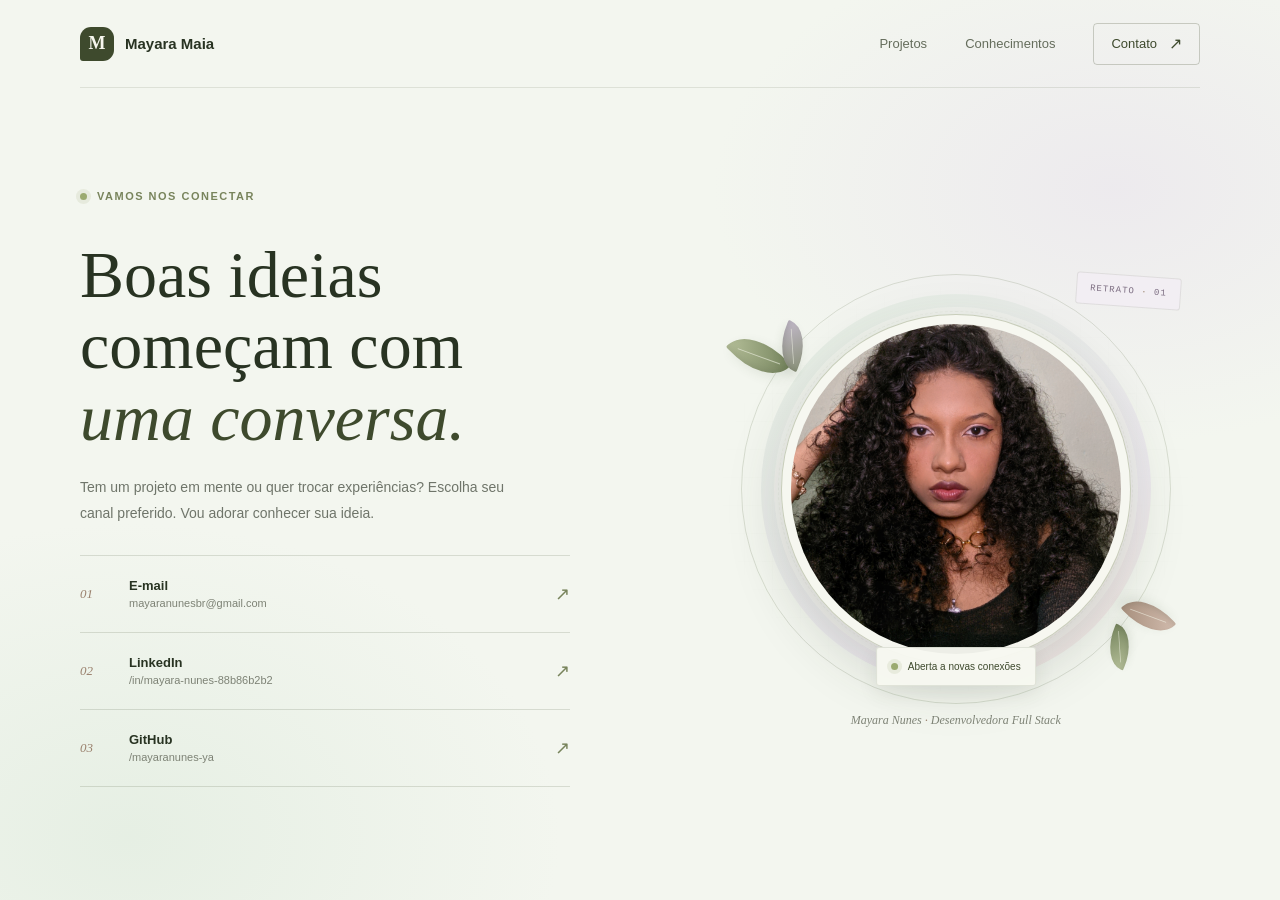
==== contato.html @ df50e291 "esboço contato" ====
<!DOCTYPE html>
<html lang="pt-BR">
<head>
    <meta charset="UTF-8">
    <meta name="viewport" content="width=device-width, initial-scale=1.0">
    <meta name="theme-color" content="#f3f6ef">
    <title>Contato | Mayara Maia</title>
    <link rel="stylesheet" href="contato.css">
</head>
<body>
  <nav class="menu-navegacao" aria-label="Navegação principal">
    <a class="marca" href="index.html"><span class="marca-simbolo">M</span> Mayara Maia</a>
    <div class="links-navegacao">
      <a href="projetos.html">Projetos</a>
      <a href="conhecimento.html">Conhecimentos</a>
      <a class="link-contato" href="contato.html" aria-current="page">Contato <span aria-hidden="true">↗</span></a>
    </div>
  </nav>

  <main class="contato-main">
    <section class="contato-hero" aria-labelledby="titulo-contato">
      <div class="contato-conteudo">
        <p class="sobretitulo"><span class="ponto-status"></span> Vamos nos conectar</p>
        <h1 id="titulo-contato">Boas ideias<br>começam com<br><span>uma conversa.</span></h1>
        <p class="introducao">Tem um projeto em mente ou quer trocar experiências? Escolha seu canal preferido. Vou adorar conhecer sua ideia.</p>

        <ul class="lista-contatos" aria-label="Canais de contato">
          <li>
            <a href="mailto:mayaranunesbr@gmail.com">
              <span class="contato-numero">01</span>
              <span class="contato-detalhe"><span class="contato-tipo">E-mail</span><span class="contato-valor">mayaranunesbr@gmail.com</span></span>
              <span class="contato-seta" aria-hidden="true">↗</span>
            </a>
          </li>
          <li>
            <a href="https://www.linkedin.com/in/mayara-nunes-88b86b2b2" target="_blank" rel="noopener noreferrer">
              <span class="contato-numero">02</span>
              <span class="contato-detalhe"><span class="contato-tipo">LinkedIn</span><span class="contato-valor">/in/mayara-nunes-88b86b2b2</span></span>
              <span class="contato-seta" aria-hidden="true">↗</span>
            </a>
          </li>
          <li>
            <a href="https://github.com/mayaranunes-ya" target="_blank" rel="noopener noreferrer">
              <span class="contato-numero">03</span>
              <span class="contato-detalhe"><span class="contato-tipo">GitHub</span><span class="contato-valor">/mayaranunes-ya</span></span>
              <span class="contato-seta" aria-hidden="true">↗</span>
            </a>
          </li>
        </ul>
      </div>

      <div class="retrato-area">
        <span class="retrato-indice">RETRATO <span>·</span> 01</span>
        <div class="retrato-orbita retrato-orbita-externa"></div>
        <div class="retrato-orbita retrato-orbita-interna"></div>
        <div class="folhagem" aria-hidden="true"><i></i><i></i><i></i><i></i></div>
        <figure class="retrato">
          <img src="assets/perfil2.png" alt="Retrato de Mayara Nunes">
        </figure>
        <div class="selo-disponibilidade"><span class="ponto-status"></span> Aberta a novas conexões</div>
        <p class="retrato-legenda">Mayara Nunes <span>·</span> Desenvolvedora Full Stack</p>
      </div>
    </section>
  </main>
</body>
</html>
---- contato.css ----
:root {
	color-scheme: light;
	--oliva: #3e4a2d;
	--oliva-escuro: #283322;
	--oliva-claro: #78845c;
	--menta: #e4eee2;
	--menta-claro: #f3f6ef;
	--lilas: #e9e3ed;
	--rosa: #f0dfd5;
	--texto: #30362c;
	--muted: #788071;
}

* {
	box-sizing: border-box;
}

html {
	min-width: 320px;
	background: var(--menta-claro);
}

body {
	min-height: 100vh;
	margin: 0;
	color: var(--texto);
	font-family: "Trebuchet MS", "Segoe UI", sans-serif;
	background:
		radial-gradient(ellipse at 87% 21%, rgba(233, 227, 237, 0.62), transparent 25rem),
		radial-gradient(ellipse at 10% 93%, rgba(228, 238, 226, 0.88), transparent 27rem),
		var(--menta-claro);
}

a {
	color: inherit;
	text-decoration: none;
}

a:focus-visible {
	outline: 3px solid #a6b27f;
	outline-offset: 5px;
}

.menu-navegacao {
	width: min(1120px, calc(100% - 64px));
	min-height: 88px;
	margin: 0 auto;
	display: flex;
	align-items: center;
	justify-content: space-between;
	border-bottom: 1px solid rgba(62, 74, 45, 0.12);
}

.marca,
.links-navegacao,
.links-navegacao a {
	display: flex;
	align-items: center;
}

.marca {
	gap: 11px;
	color: var(--oliva-escuro);
	font-size: 15px;
	font-weight: 700;
}

.marca-simbolo {
	width: 34px;
	aspect-ratio: 1;
	display: grid;
	place-items: center;
	border-radius: 11px 11px 11px 3px;
	color: #f7f7ef;
	background: var(--oliva);
	font-family: Georgia, serif;
	font-size: 18px;
}

.links-navegacao {
	gap: 38px;
	color: #656d5c;
	font-size: 13px;
}

.links-navegacao a {
	min-height: 42px;
	transition: color 180ms ease;
}

.links-navegacao a:hover {
	color: var(--oliva-escuro);
}

.links-navegacao .link-contato {
	gap: 12px;
	padding: 0 17px;
	border: 1px solid rgba(62, 74, 45, 0.24);
	border-radius: 4px;
	color: var(--oliva);
}

.link-contato span {
	font-size: 16px;
}

.contato-main {
	width: min(1120px, calc(100% - 64px));
	margin: 0 auto;
}

.contato-hero {
	min-height: calc(100vh - 89px);
	padding: 66px 0 76px;
	display: grid;
	grid-template-columns: minmax(0, 1.08fr) minmax(360px, 0.92fr);
	align-items: center;
	gap: 58px;
}

.contato-conteudo {
	position: relative;
	z-index: 1;
	animation: surgir 650ms both;
}

.sobretitulo {
	display: flex;
	align-items: center;
	gap: 10px;
	margin: 0 0 37px;
	color: var(--oliva-claro);
	font-size: 11px;
	font-weight: 700;
	letter-spacing: 1.5px;
	text-transform: uppercase;
}

.ponto-status {
	width: 7px;
	aspect-ratio: 1;
	border-radius: 50%;
	background: #9baa70;
	box-shadow: 0 0 0 4px rgba(155, 170, 112, 0.15);
}

h1 {
	margin: 0;
	color: var(--oliva-escuro);
	font-family: Georgia, "Times New Roman", serif;
	font-size: 66px;
	font-weight: 400;
	line-height: 1.08;
}

h1 span {
	color: var(--oliva);
	font-style: italic;
}

.introducao {
	max-width: 430px;
	margin: 22px 0 28px;
	color: #6f756a;
	font-size: 14px;
	line-height: 1.85;
}

.lista-contatos {
	max-width: 490px;
	margin: 0;
	padding: 0;
	list-style: none;
}

.lista-contatos li {
	border-top: 1px solid rgba(62, 74, 45, 0.16);
}

.lista-contatos li:last-child {
	border-bottom: 1px solid rgba(62, 74, 45, 0.16);
}

.lista-contatos a {
	min-height: 76px;
	display: grid;
	grid-template-columns: 39px minmax(0, 1fr) 24px;
	align-items: center;
	gap: 10px;
	transition: padding 180ms ease, color 180ms ease;
}

.lista-contatos a:hover {
	padding-right: 5px;
	padding-left: 5px;
	color: var(--oliva-escuro);
}

.contato-numero {
	color: #9a806d;
	font-family: Georgia, "Times New Roman", serif;
	font-size: 13px;
	font-style: italic;
}

.contato-detalhe {
	min-width: 0;
	display: grid;
	gap: 4px;
}

.contato-tipo {
	color: var(--oliva-escuro);
	font-size: 13px;
	font-weight: 700;
}

.contato-valor {
	overflow-wrap: anywhere;
	color: #7d8275;
	font-size: 11px;
}

.contato-seta {
	color: var(--oliva-claro);
	font-size: 18px;
	text-align: right;
}

.retrato-area {
	position: relative;
	min-height: 520px;
	display: grid;
	place-items: center;
	isolation: isolate;
	animation: surgir 850ms 100ms both;
}

.retrato-area::before {
	position: absolute;
	z-index: -2;
	width: min(390px, 88%);
	aspect-ratio: 1;
	border-radius: 50%;
	background: linear-gradient(145deg, rgba(228, 238, 226, 0.96), rgba(233, 227, 237, 0.68) 68%, rgba(240, 223, 213, 0.62));
	content: "";
}

.retrato-area::after {
	position: absolute;
	z-index: -3;
	inset: 10% 1%;
	background-image: linear-gradient(rgba(62, 74, 45, 0.045) 1px, transparent 1px), linear-gradient(90deg, rgba(62, 74, 45, 0.045) 1px, transparent 1px);
	background-size: 28px 28px;
	mask-image: radial-gradient(ellipse, black, transparent 72%);
	content: "";
}

.retrato-orbita {
	position: absolute;
	z-index: -1;
	border: 1px solid rgba(91, 107, 69, 0.18);
	border-radius: 50%;
}

.retrato-orbita-externa {
	width: 430px;
	aspect-ratio: 1;
}

.retrato-orbita-interna {
	width: 355px;
	aspect-ratio: 1;
	border-style: dashed;
	opacity: 0.65;
}

.retrato {
	width: min(350px, 78%);
	aspect-ratio: 1;
	margin: 0;
	padding: 9px;
	border: 1px solid rgba(120, 132, 92, 0.36);
	border-radius: 50%;
	background: rgba(247, 248, 241, 0.95);
	box-shadow: 0 20px 55px rgba(48, 58, 43, 0.18), 0 0 0 7px rgba(247, 248, 241, 0.52);
	animation: flutuar 6s ease-in-out infinite;
}

.retrato img {
	width: 100%;
	height: 100%;
	display: block;
	border-radius: 50%;
	object-fit: cover;
	object-position: center 72%;
}

.retrato-indice {
	position: absolute;
	top: 9%;
	right: 4%;
	padding: 10px 13px;
	border: 1px solid rgba(62, 74, 45, 0.1);
	border-radius: 3px;
	color: #7c6d81;
	background: rgba(242, 238, 244, 0.92);
	font-family: Consolas, "Courier New", monospace;
	font-size: 9px;
	letter-spacing: 1px;
	transform: rotate(4deg);
}

.retrato-indice span,
.retrato-legenda span {
	color: #9a806d;
}

.selo-disponibilidade {
	position: absolute;
	bottom: 12%;
	left: 50%;
	min-height: 39px;
	display: inline-flex;
	align-items: center;
	gap: 10px;
	padding: 0 14px;
	border: 1px solid rgba(62, 74, 45, 0.12);
	border-radius: 3px;
	color: var(--oliva);
	background: rgba(247, 248, 241, 0.96);
	box-shadow: 0 8px 20px rgba(48, 58, 43, 0.08);
	font-size: 10px;
	transform: translateX(-50%);
}

.retrato-legenda {
	position: absolute;
	bottom: 4%;
	left: 50%;
	width: max-content;
	max-width: 100%;
	margin: 0;
	color: #7d8275;
	font-family: Georgia, "Times New Roman", serif;
	font-size: 12px;
	font-style: italic;
	text-align: center;
	transform: translateX(-50%);
}

.folhagem {
	position: absolute;
	z-index: 2;
	inset: 0;
	pointer-events: none;
}

.folhagem i {
	position: absolute;
	width: 35px;
	height: 58px;
	border-radius: 4% 92% 4% 92%;
	background: linear-gradient(135deg, #b6c09a, #75845d);
	box-shadow: inset 3px -2px 6px rgba(38, 51, 30, 0.12), 0 6px 12px rgba(62, 74, 45, 0.1);
}

.folhagem i::after {
	position: absolute;
	top: 12%;
	left: 49%;
	width: 1px;
	height: 77%;
	background: rgba(244, 246, 232, 0.58);
	content: "";
	transform: rotate(-27deg);
}

.folhagem i:nth-child(1) {
	top: 19%;
	left: 6%;
	transform: rotate(-43deg);
}

.folhagem i:nth-child(2) {
	top: 17%;
	left: 13%;
	background: linear-gradient(135deg, #c2b9c9, #899078);
	transform: rotate(23deg) scale(0.78);
}

.folhagem i:nth-child(3) {
	right: 7%;
	bottom: 20%;
	background: linear-gradient(135deg, #d2bcae, #a78f7d);
	transform: rotate(137deg) scale(0.85);
}

.folhagem i:nth-child(4) {
	right: 13%;
	bottom: 14%;
	transform: rotate(203deg) scale(0.7);
}

@keyframes surgir {
	from {
		opacity: 0;
		transform: translateY(14px);
	}
	to {
		opacity: 1;
		transform: translateY(0);
	}
}

@keyframes flutuar {
	0%,
	100% {
		transform: translateY(0) rotate(-2deg);
	}
	50% {
		transform: translateY(-7px) rotate(1deg);
	}
}

@media (max-width: 900px) {
	.menu-navegacao,
	.contato-main {
		width: min(100% - 48px, 720px);
	}

	.contato-hero {
		min-height: auto;
		padding: 58px 0 52px;
		grid-template-columns: minmax(0, 1fr) minmax(280px, 0.85fr);
		gap: 25px;
	}

	h1 {
		font-size: 54px;
	}

	.retrato-area {
		min-height: 450px;
	}

	.retrato-orbita-externa {
		width: min(380px, 100%);
	}

	.retrato-orbita-interna {
		width: min(315px, 83%);
	}

	.retrato {
		width: min(300px, 82%);
	}
}

@media (max-width: 680px) {
	.menu-navegacao,
	.contato-main {
		width: calc(100% - 40px);
	}

	.menu-navegacao {
		min-height: 74px;
	}

	.links-navegacao {
		gap: 17px;
		font-size: 12px;
	}

	.links-navegacao a:nth-child(2) {
		display: none;
	}

	.links-navegacao .link-contato {
		min-height: 38px;
		padding: 0 12px;
	}

	.contato-hero {
		padding-top: 49px;
		grid-template-columns: 1fr;
		gap: 12px;
	}

	.sobretitulo {
		margin-bottom: 28px;
	}

	h1 {
		font-size: 52px;
	}

	.introducao {
		max-width: 460px;
	}

	.retrato-area {
		min-height: 430px;
	}

	.retrato {
		width: min(300px, 72%);
	}
}

@media (max-width: 420px) {
	.menu-navegacao,
	.contato-main {
		width: calc(100% - 32px);
	}

	.marca {
		gap: 8px;
		font-size: 13px;
	}

	.links-navegacao {
		gap: 0;
	}

	h1 {
		font-size: 46px;
	}

	.contato-valor {
		font-size: 10px;
	}

	.retrato-area {
		min-height: 380px;
	}

	.retrato {
		width: min(260px, 75%);
	}

	.retrato-orbita-externa {
		width: min(340px, 100%);
	}

	.retrato-orbita-interna {
		width: min(280px, 82%);
	}

	.retrato-legenda {
		font-size: 10px;
	}
}

@media (prefers-reduced-motion: reduce) {
	*,
	*::before,
	*::after {
		scroll-behavior: auto !important;
		animation-duration: 0.01ms !important;
		animation-iteration-count: 1 !important;
		transition-duration: 0.01ms !important;
	}
}
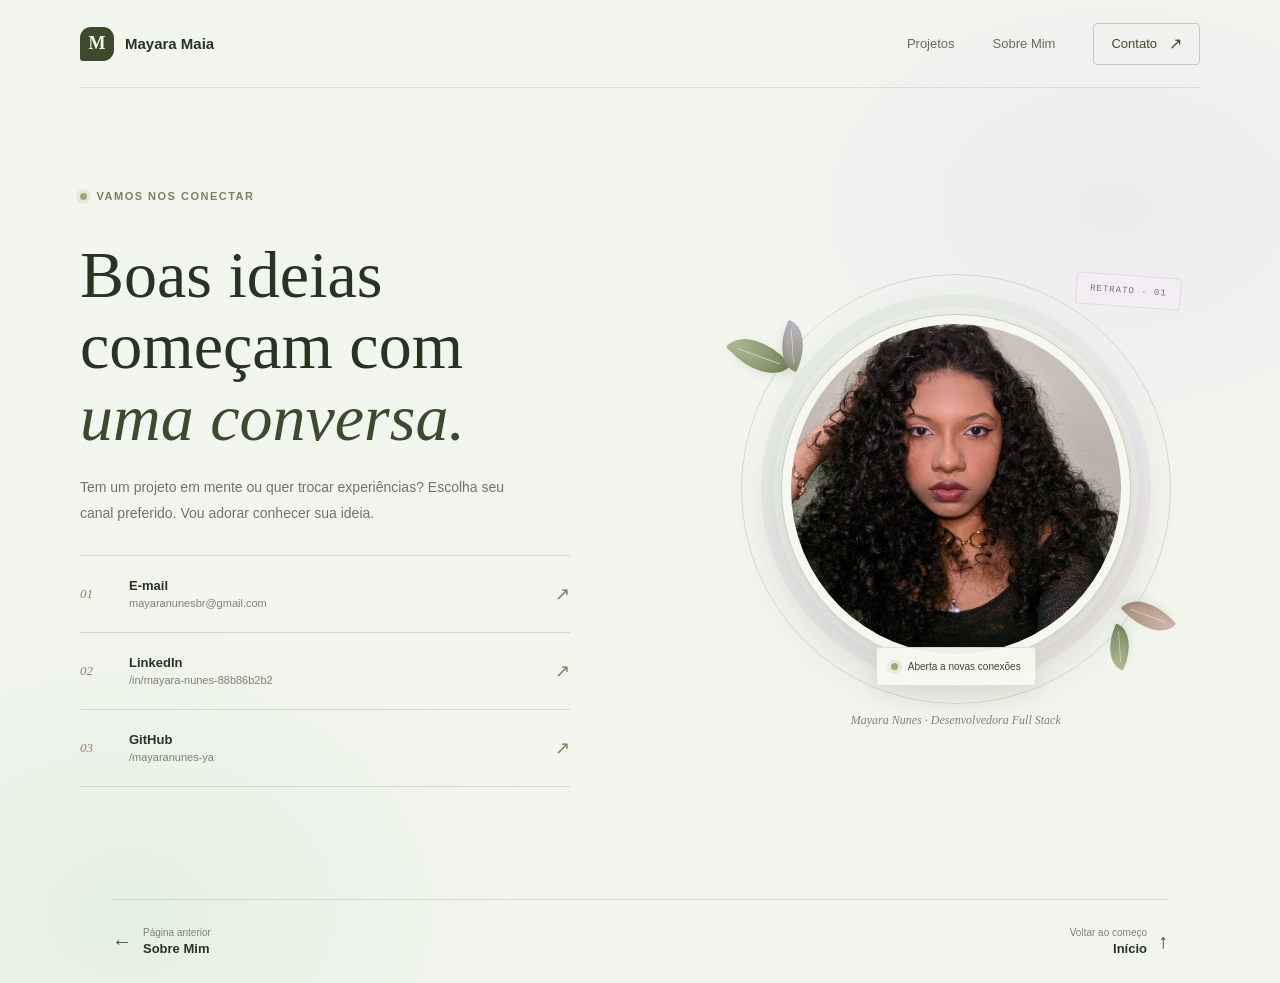
==== commit daf18242: "primeira versão completa" ====
--- a/contato.html
+++ b/contato.html
@@ -6,13 +6,14 @@
     <meta name="theme-color" content="#f3f6ef">
     <title>Contato | Mayara Maia</title>
     <link rel="stylesheet" href="contato.css">
+    <link rel="stylesheet" href="navegacao-paginas.css">
 </head>
 <body>
   <nav class="menu-navegacao" aria-label="Navegação principal">
     <a class="marca" href="index.html"><span class="marca-simbolo">M</span> Mayara Maia</a>
     <div class="links-navegacao">
       <a href="projetos.html">Projetos</a>
-      <a href="conhecimento.html">Conhecimentos</a>
+      <a href="conhecimento.html">Sobre Mim</a>
       <a class="link-contato" href="contato.html" aria-current="page">Contato <span aria-hidden="true">↗</span></a>
     </div>
   </nav>
@@ -61,6 +62,18 @@
         <p class="retrato-legenda">Mayara Nunes <span>·</span> Desenvolvedora Full Stack</p>
       </div>
     </section>
+    <footer class="rodape-paginas">
+      <nav class="navegacao-paginas" aria-label="Navegação entre páginas">
+        <a class="link-pagina pagina-anterior" href="conhecimento.html">
+          <span class="pagina-seta" aria-hidden="true">←</span>
+          <span class="pagina-detalhe"><span class="pagina-direcao">Página anterior</span><strong class="pagina-nome">Sobre Mim</strong></span>
+        </a>
+        <a class="link-pagina pagina-proxima" href="index.html">
+          <span class="pagina-detalhe"><span class="pagina-direcao">Voltar ao começo</span><strong class="pagina-nome">Início</strong></span>
+          <span class="pagina-seta" aria-hidden="true">↑</span>
+        </a>
+      </nav>
+    </footer>
   </main>
 </body>
 </html>
--- a/contato.css
+++ b/contato.css
@@ -16,7 +16,7 @@
 }
 
 html {
-	min-width: 320px;
+	min-width: 0;
 	background: var(--menta-claro);
 }
 
@@ -472,10 +472,6 @@
 		font-size: 12px;
 	}
 
-	.links-navegacao a:nth-child(2) {
-		display: none;
-	}
-
 	.links-navegacao .link-contato {
 		min-height: 38px;
 		padding: 0 12px;
@@ -520,7 +516,24 @@
 	}
 
 	.links-navegacao {
-		gap: 0;
+		width: 100%;
+		justify-content: space-between;
+		gap: 8px;
+		font-size: 11px;
+	}
+
+	.menu-navegacao {
+		min-height: auto;
+		align-items: flex-start;
+		flex-direction: column;
+		justify-content: flex-start;
+		gap: 6px;
+		padding: 12px 0;
+	}
+
+	.links-navegacao .link-contato {
+		min-height: 36px;
+		padding: 0 10px;
 	}
 
 	h1 {
--- a/navegacao-paginas.css
+++ b/navegacao-paginas.css
@@ -0,0 +1,88 @@
+.rodape-paginas {
+	width: min(1120px, calc(100% - 64px));
+	margin: 0 auto;
+}
+
+.navegacao-paginas {
+	min-height: 84px;
+	display: flex;
+	align-items: center;
+	justify-content: space-between;
+	gap: 16px;
+	border-top: 1px solid rgba(62, 74, 45, 0.16);
+}
+
+.link-pagina {
+	min-width: 0;
+	min-height: 60px;
+	display: inline-flex;
+	align-items: center;
+	gap: 11px;
+	color: var(--oliva);
+	transition: color 180ms ease, transform 180ms ease;
+}
+
+.link-pagina:hover {
+	color: var(--oliva-escuro);
+	transform: translateY(-2px);
+}
+
+.pagina-detalhe {
+	min-width: 0;
+	display: grid;
+	gap: 3px;
+}
+
+.pagina-direcao {
+	color: #7d8275;
+	font-size: 10px;
+}
+
+.pagina-nome {
+	color: var(--oliva-escuro);
+	font-size: 13px;
+}
+
+.pagina-seta {
+	font-size: 20px;
+}
+
+.pagina-proxima {
+	margin-left: auto;
+	text-align: right;
+}
+
+@media (max-width: 900px) {
+	.rodape-paginas {
+		width: min(100% - 48px, 720px);
+	}
+}
+
+@media (max-width: 680px) {
+	.rodape-paginas {
+		width: calc(100% - 40px);
+	}
+
+	.navegacao-paginas {
+		min-height: 74px;
+		gap: 8px;
+	}
+
+	.link-pagina {
+		gap: 7px;
+	}
+}
+
+@media (max-width: 420px) {
+	.rodape-paginas {
+		width: calc(100% - 32px);
+	}
+
+	.pagina-direcao {
+		font-size: 9px;
+	}
+
+	.pagina-nome {
+		font-size: 12px;
+	}
+}
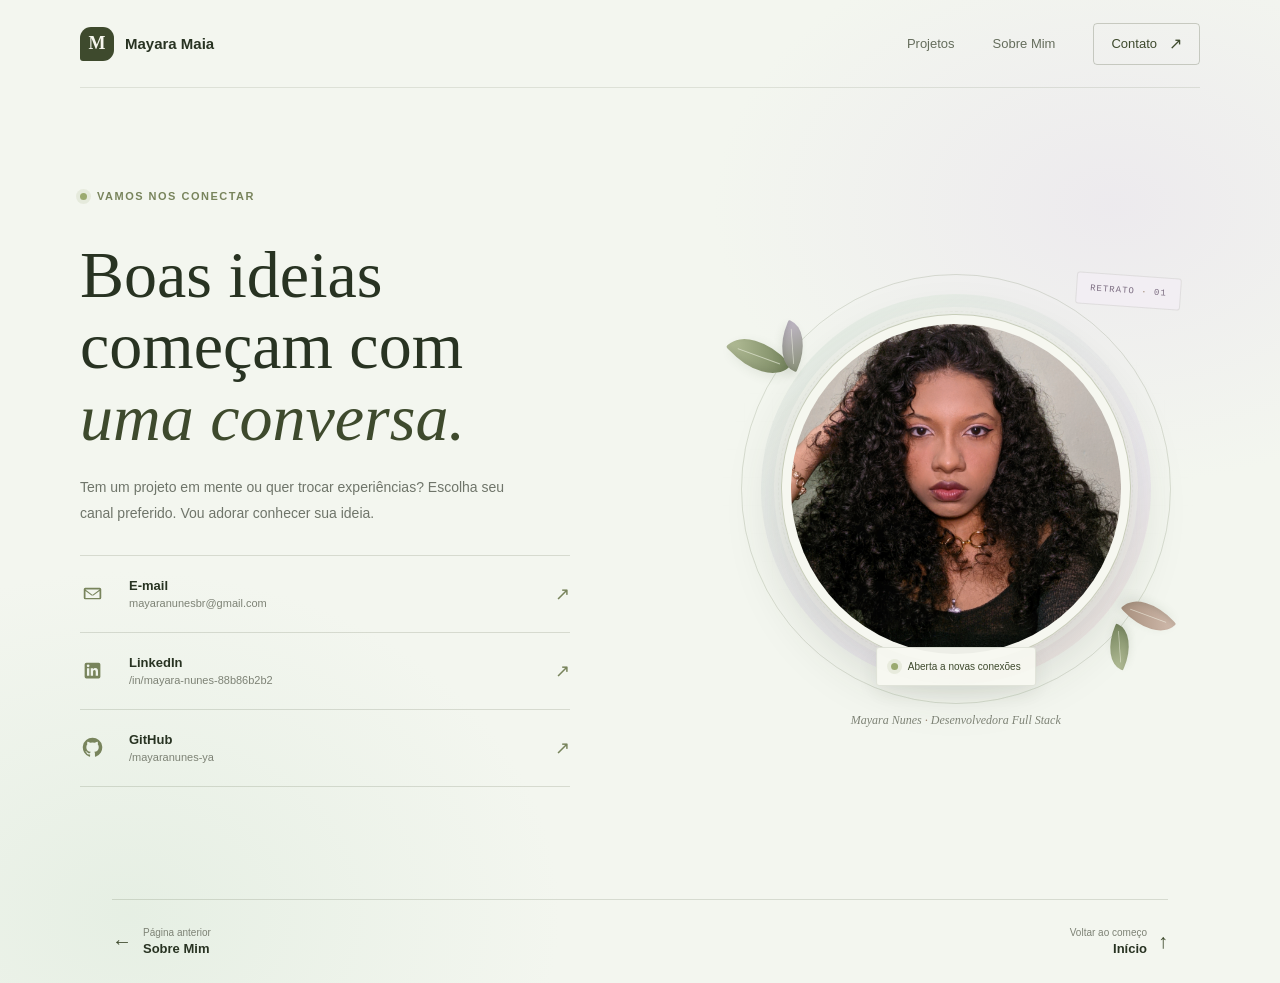
==== commit 91ff723b: "ajustando contatos" ====
--- a/contato.html
+++ b/contato.html
@@ -28,21 +28,27 @@
         <ul class="lista-contatos" aria-label="Canais de contato">
           <li>
             <a href="mailto:mayaranunesbr@gmail.com">
-              <span class="contato-numero">01</span>
+              <span class="contato-icone" aria-hidden="true">
+                <svg viewBox="0 0 24 24" focusable="false"><path d="M3.75 5.5h16.5A1.75 1.75 0 0 1 22 7.25v9.5a1.75 1.75 0 0 1-1.75 1.75H3.75A1.75 1.75 0 0 1 2 16.75v-9.5A1.75 1.75 0 0 1 3.75 5.5Zm.1 2 7.56 5.67a1 1 0 0 0 1.18 0l7.56-5.67H3.85Zm16.15 1.5-6.21 4.66a3 3 0 0 1-3.58 0L4 9v7.75c0 .14.11.25.25.25h15.5a.25.25 0 0 0 .25-.25V9Z"/></svg>
+              </span>
               <span class="contato-detalhe"><span class="contato-tipo">E-mail</span><span class="contato-valor">mayaranunesbr@gmail.com</span></span>
               <span class="contato-seta" aria-hidden="true">↗</span>
             </a>
           </li>
           <li>
             <a href="https://www.linkedin.com/in/mayara-nunes-88b86b2b2" target="_blank" rel="noopener noreferrer">
-              <span class="contato-numero">02</span>
+              <span class="contato-icone" aria-hidden="true">
+                <svg viewBox="0 0 24 24" focusable="false"><path d="M19 3H5a2 2 0 0 0-2 2v14a2 2 0 0 0 2 2h14a2 2 0 0 0 2-2V5a2 2 0 0 0-2-2ZM8.34 18H5.67V9.4h2.67ZM7 8.23a1.55 1.55 0 1 1 .02-3.1A1.55 1.55 0 0 1 7 8.23ZM18.34 18h-2.67v-4.18c0-1-.02-2.29-1.4-2.29s-1.62 1.1-1.62 2.22V18H9.98V9.4h2.56v1.17h.04a2.8 2.8 0 0 1 2.52-1.38c2.7 0 3.2 1.78 3.2 4.1Z"/></svg>
+              </span>
               <span class="contato-detalhe"><span class="contato-tipo">LinkedIn</span><span class="contato-valor">/in/mayara-nunes-88b86b2b2</span></span>
               <span class="contato-seta" aria-hidden="true">↗</span>
             </a>
           </li>
           <li>
             <a href="https://github.com/mayaranunes-ya" target="_blank" rel="noopener noreferrer">
-              <span class="contato-numero">03</span>
+              <span class="contato-icone" aria-hidden="true">
+                <svg viewBox="0 0 24 24" focusable="false"><path d="M12 .9a11.1 11.1 0 0 0-3.51 21.63c.56.1.76-.24.76-.54v-2.08c-3.1.67-3.76-1.32-3.76-1.32-.51-1.29-1.24-1.63-1.24-1.63-1.02-.7.08-.69.08-.69 1.13.08 1.73 1.16 1.73 1.16 1 1.72 2.63 1.22 3.27.93.1-.73.39-1.22.71-1.5-2.48-.28-5.09-1.24-5.09-5.53 0-1.22.44-2.22 1.16-3-.12-.28-.5-1.42.11-2.96 0 0 .95-.3 3.05 1.15a10.6 10.6 0 0 1 5.55 0c2.1-1.45 3.05-1.15 3.05-1.15.61 1.54.23 2.68.11 2.96.72.78 1.16 1.78 1.16 3 0 4.3-2.61 5.24-5.1 5.52.4.35.76 1.02.76 2.06v3.08c0 .3.2.65.77.54A11.1 11.1 0 0 0 12 .9Z"/></svg>
+              </span>
               <span class="contato-detalhe"><span class="contato-tipo">GitHub</span><span class="contato-valor">/mayaranunes-ya</span></span>
               <span class="contato-seta" aria-hidden="true">↗</span>
             </a>
--- a/contato.css
+++ b/contato.css
@@ -196,11 +196,19 @@
 	color: var(--oliva-escuro);
 }
 
-.contato-numero {
-	color: #9a806d;
-	font-family: Georgia, "Times New Roman", serif;
-	font-size: 13px;
-	font-style: italic;
+.contato-icone {
+	width: 25px;
+	height: 25px;
+	display: grid;
+	place-items: center;
+	color: var(--oliva-claro);
+}
+
+.contato-icone svg {
+	width: 21px;
+	height: 21px;
+	display: block;
+	fill: currentColor;
 }
 
 .contato-detalhe {
